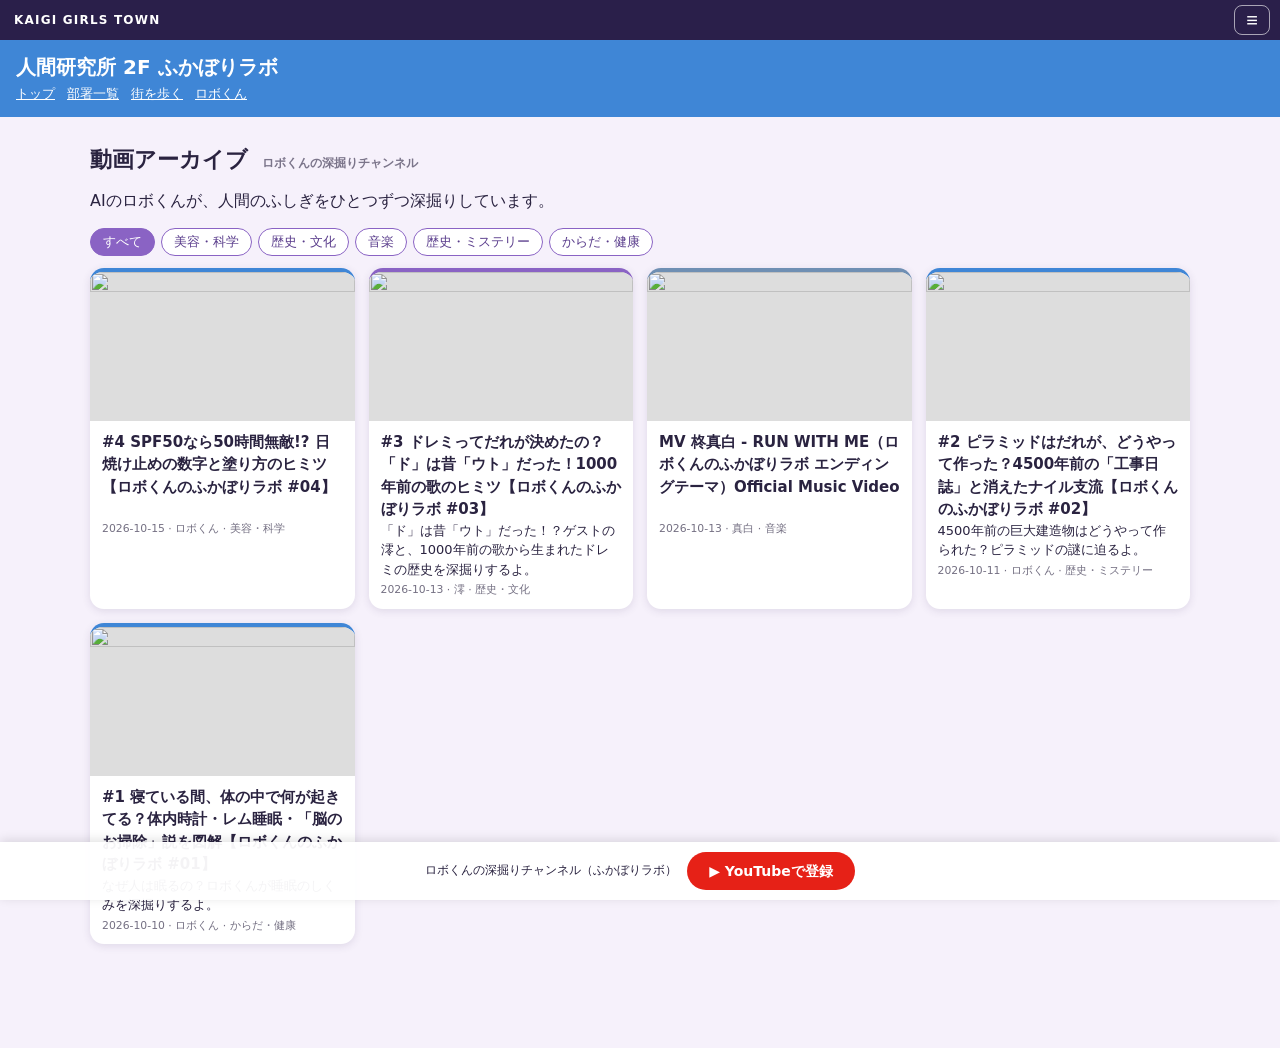
==== lab/index.html @ 2af47e55 "stage1 renewal: ロボくん主役トップ、≡メニュー、部署カード、ティザー動画、lab/動画アーカイブ、下部固定YouTube登録、真白メンバー、townのX整理、videos.json #" ====
<!doctype html><html lang="ja"><head><meta charset="utf-8"><meta name="viewport" content="width=device-width,initial-scale=1">
<title>ふかぼりラボ 動画アーカイブ | KAIGI GIRLS TOWN</title><link rel="icon" href="../assets/favicon.png">
<link rel="stylesheet" href="../css/stage1.css">
<style>body{margin:0;font-family:system-ui,"Hiragino Sans",sans-serif;background:#f6f1fb;color:#2a2340}header{background:#3f86d6;color:#fff;padding:14px 16px}header a{color:#fff}header nav{font-size:13px;margin-top:4px}header nav a{margin-right:12px}h1{margin:0;font-size:20px}</style></head><body>
<header><h1>人間研究所 2F ふかぼりラボ</h1><nav><a href="../">トップ</a><a href="../#lab">部署一覧</a><a href="../town/">街を歩く</a><a href="../robo.html">ロボくん</a></nav></header>
<section class="s1-sec"><h2>動画アーカイブ <span>ロボくんの深掘りチャンネル</span></h2><p>AIのロボくんが、人間のふしぎをひとつずつ深掘りしています。</p>
<div class="vfilter" id="vfilter"></div><div class="vgrid" id="vlist"></div></section>
<script src="../js/stage1.js"></script></body></html>
---- css/stage1.css ----
.s1-hero{position:relative;max-width:1100px;margin:16px auto;border-radius:16px;overflow:hidden;background:#1d1838}
.s1-hero video,.s1-hero img{display:block;width:100%;aspect-ratio:16/9;object-fit:cover}
.s1-hero .cap{position:static;padding:16px 20px;color:#fff;background:#2a1f4a}
.s1-hero .cap b{display:block;font-size:clamp(18px,3vw,30px)}
.s1-hero .cap a{display:inline-block;margin-top:8px;color:#fff;border:1px solid #fff;border-radius:99px;padding:4px 14px;text-decoration:none;font-size:13px}
.s1-sec{max-width:1100px;margin:28px auto;padding:0 16px}
.s1-sec h2{font-size:22px;margin:0 0 12px}.s1-sec h2 span{font-size:12px;opacity:.6;margin-left:6px}
.floors{display:grid;grid-template-columns:repeat(auto-fill,minmax(240px,1fr));gap:12px}
.floor{background:#fff;border-radius:14px;padding:14px;box-shadow:0 2px 8px rgba(60,40,90,.12);border-left:6px solid var(--c,#3f86d6);color:#2a2340}
.floor .fl{font-size:12px;font-weight:700;color:var(--c,#3f86d6)}.floor b{display:block;font-size:17px;margin:2px 0 6px}
.floor p{margin:0 0 8px;font-size:13px;line-height:1.6}.floor ul{margin:0;padding-left:18px;font-size:12px;line-height:1.7}
.floor a{color:inherit;font-weight:700}
.vgrid{display:grid;grid-template-columns:repeat(auto-fill,minmax(240px,1fr));gap:14px}
.vcard{display:block;background:#fff;border-radius:14px;overflow:hidden;text-decoration:none;color:#2a2340;box-shadow:0 2px 8px rgba(60,40,90,.12)}
.vcard img{display:block;width:100%;aspect-ratio:16/9;object-fit:cover;background:#ddd}
.vcard div{padding:10px 12px;font-size:13px;line-height:1.5}.vcard b{display:block;font-size:15px}.vcard small{opacity:.65}
.vfilter{display:flex;flex-wrap:wrap;gap:6px;margin-bottom:12px}.vfilter button{border:1px solid #8a63c4;background:#fff;color:#5a3d8c;border-radius:99px;padding:4px 12px;font-size:13px;cursor:pointer}.vfilter button[aria-pressed=true]{background:#8a63c4;color:#fff}
.s1-more{display:inline-block;margin-top:12px;font-weight:700}
body{padding-bottom:76px}
.subbar{position:fixed;left:0;right:0;bottom:0;z-index:9999;display:flex;justify-content:center;gap:10px;align-items:center;padding:10px 12px calc(10px + env(safe-area-inset-bottom));background:rgba(255,255,255,.95);box-shadow:0 -2px 10px rgba(0,0,0,.12);font:14px/1.3 system-ui,sans-serif}
.subbar span{color:#2a2340;font-size:12px}
.subbar a{background:#e62117;color:#fff;font-weight:700;text-decoration:none;border-radius:99px;padding:10px 22px;white-space:nowrap}
@media(max-width:480px){.subbar span{display:none}.subbar a{flex:1;text-align:center}.s1-hero{margin:8px;border-radius:12px}}

.s1-robohero{padding:28px 16px 32px}
.s1-robohero .robo-main{width:min(180px,40vw);height:auto;border-radius:50%;background:#fff;border:6px solid #fff;box-shadow:0 4px 16px rgba(40,20,70,.25)}
.s1-robohero .kicker{margin:10px 0 0;font-weight:800;letter-spacing:.15em;font-size:12px;color:#2a1f4a}
.s1-robohero h1{font-size:clamp(24px,5vw,44px);margin:6px 0}.s1-robohero h1 small{display:block;font-size:clamp(12px,1.8vw,16px);margin-top:6px}
.s1-robohero .lead{max-width:640px;margin:8px auto 14px;font-size:14px;line-height:1.7;color:#2a1f4a}
.s1-robohero .crew{list-style:none;display:flex;justify-content:center;gap:14px;padding:0;margin:14px 0 0;font-size:12px;font-weight:700;color:#2a1f4a}
.s1-robohero .crew img{display:block;width:56px;height:56px;object-fit:cover;border-radius:50%;border:3px solid #fff;margin:0 auto 2px}
.s1-eq{grid-template-columns:repeat(auto-fill,minmax(220px,1fr))}
.s1-eq .card img{width:120px;height:120px;object-fit:cover}
.card.robocard{--c:#3f86d6}
.s1-top{position:relative;z-index:10000;display:flex;justify-content:space-between;align-items:center;height:40px;padding:0 10px 0 14px;background:#2a1f4a;color:#fff;font:700 12px/1 system-ui,sans-serif;letter-spacing:.1em}
.s1-mbtn{background:none;border:1px solid rgba(255,255,255,.6);color:#fff;border-radius:8px;width:36px;height:30px;font-size:20px;line-height:1;cursor:pointer}
.s1-ov{position:fixed;inset:0;z-index:10001;background:rgba(20,12,40,.45)}.s1-ov[hidden]{display:none}
.s1-menu{position:absolute;top:0;right:0;width:min(320px,86vw);height:100%;background:#fff;padding:52px 0 20px;box-shadow:-4px 0 18px rgba(0,0,0,.2);overflow:auto;font-family:system-ui,"Hiragino Sans",sans-serif}
.s1-menu ul{list-style:none;margin:0;padding:0}.s1-menu a{display:block;padding:14px 22px;color:#2a2340;text-decoration:none;font-weight:700;border-bottom:1px solid #eee}.s1-menu a:hover{background:#f3ecfb}
.s1-close{position:absolute;top:8px;right:10px;width:36px;height:36px;border:none;background:#eee;border-radius:50%;font-size:22px;cursor:pointer}
.card.mashiro{--c:#6f8fb3}
@media(min-width:1000px){.s1-eq{grid-template-columns:repeat(5,1fr);gap:14px}}
.card.mashiro .follow{background:#6f8fb3;color:#fff}.card.mashiro .follow.mashiro-site{background:#2f4766}
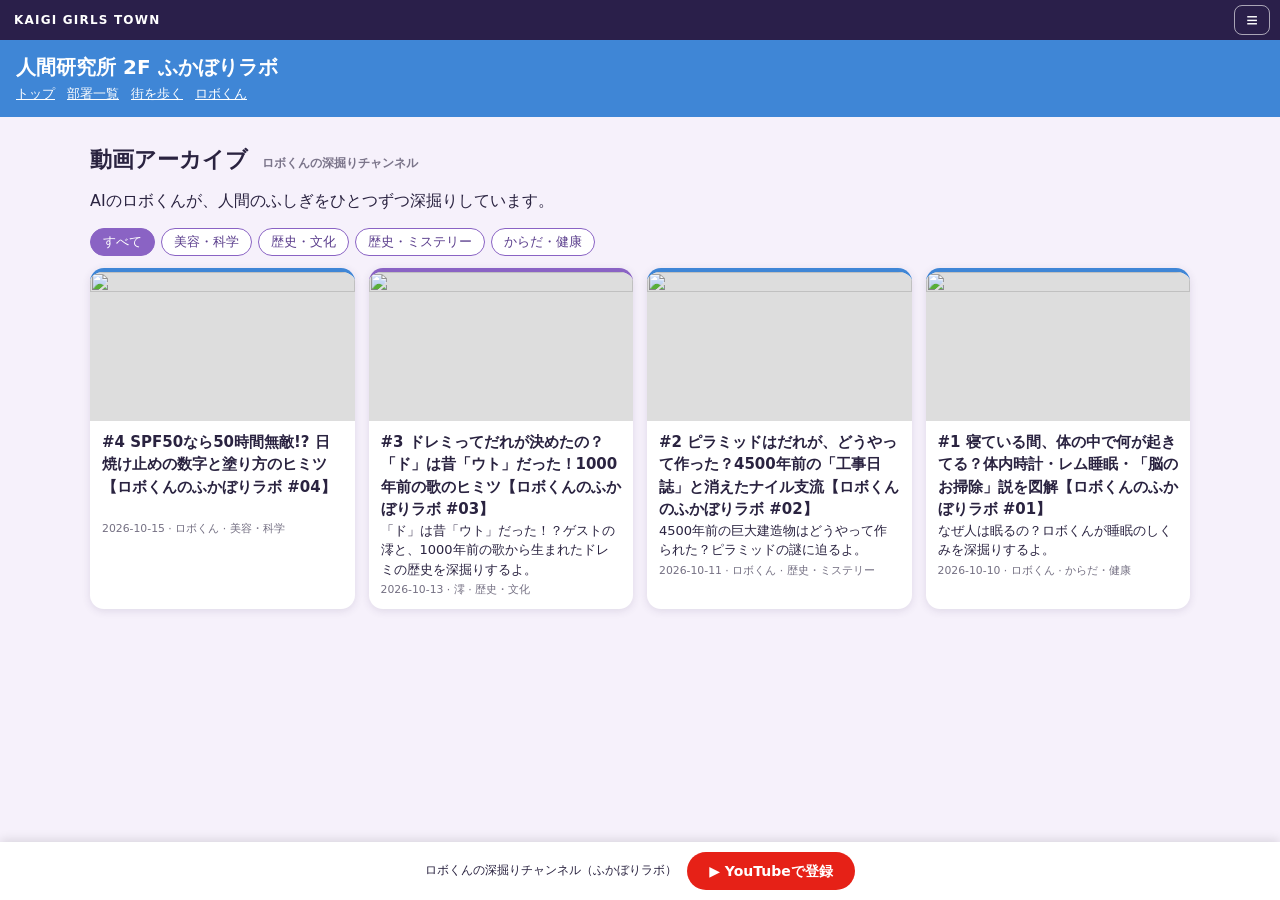
==== commit 75f0450d: "fix2: トップの「いまの4人」を「最新の本編」(videos.json最新回+YouTube登録ボタン+動画アーカイブ)に置き換え、townの「いま、なにしてる？」・status.csvセリフとト" ====
--- a/lab/index.html
+++ b/lab/index.html
@@ -4,5 +4,5 @@
 <style>body{margin:0;font-family:system-ui,"Hiragino Sans",sans-serif;background:#f6f1fb;color:#2a2340}header{background:#3f86d6;color:#fff;padding:14px 16px}header a{color:#fff}header nav{font-size:13px;margin-top:4px}header nav a{margin-right:12px}h1{margin:0;font-size:20px}</style></head><body>
 <header><h1>人間研究所 2F ふかぼりラボ</h1><nav><a href="../">トップ</a><a href="../#lab">部署一覧</a><a href="../town/">街を歩く</a><a href="../robo.html">ロボくん</a></nav></header>
 <section class="s1-sec"><h2>動画アーカイブ <span>ロボくんの深掘りチャンネル</span></h2><p>AIのロボくんが、人間のふしぎをひとつずつ深掘りしています。</p>
-<div class="vfilter" id="vfilter"></div><div class="vgrid" id="vlist"></div></section>
+<div class="vfilter" id="vfilter"></div><div class="vgrid" id="vlist" data-main="1"></div></section>
 <script src="../js/stage1.js"></script></body></html>
--- a/css/stage1.css
+++ b/css/stage1.css
@@ -41,3 +41,23 @@
 .card.mashiro{--c:#6f8fb3}
 @media(min-width:1000px){.s1-eq{grid-template-columns:repeat(5,1fr);gap:14px}}
 .card.mashiro .follow{background:#6f8fb3;color:#fff}.card.mashiro .follow.mashiro-site{background:#2f4766}
+@media(max-width:768px){header.nav>nav,nav.sitenav,body>header>nav{display:none!important}}
+@media(max-width:480px){.s1-robohero .qfollow{display:flex;flex-wrap:wrap;justify-content:center;gap:8px}.s1-robohero .qfollow a{margin:0;white-space:nowrap;font-size:13px;padding:9px 14px}}
+/* トップ「最新の本編」 */
+.s1-latest-box{display:grid;grid-template-columns:minmax(0,1.35fr) minmax(0,1fr);gap:18px;align-items:center;background:#fff;border-radius:16px;padding:16px;box-shadow:0 2px 10px rgba(60,40,90,.12);border-top:5px solid #3f86d6}
+.s1-latest-ep{display:block;text-decoration:none;color:#2a2340;min-width:0}
+.s1-latest-thumb{position:relative;display:block;border-radius:12px;overflow:hidden;background:#dbeefb}
+.s1-latest-thumb img{display:block;width:100%;height:auto;aspect-ratio:16/9;object-fit:cover}
+.s1-latest-thumb i{position:absolute;left:50%;top:50%;transform:translate(-50%,-50%);width:64px;height:46px;border-radius:14px;background:rgba(230,33,23,.92);color:#fff;font-style:normal;font-size:22px;display:grid;place-items:center;box-shadow:0 2px 10px rgba(0,0,0,.3)}
+.s1-latest-ep:hover .s1-latest-thumb i{background:#e62117}
+.s1-latest-ep b{display:block;margin-top:10px;font-size:16px;line-height:1.5;overflow-wrap:anywhere}
+.s1-latest-ep small{display:block;margin-top:4px;font-size:12px;opacity:.65}
+.s1-latest-cta{display:flex;flex-direction:column;gap:12px;min-width:0}
+.s1-latest-cta p{margin:0;font-size:14px;line-height:1.7;color:#2a2340}
+.s1-subbtn{display:block;text-align:center;background:#e62117;color:#fff;font-weight:800;font-size:18px;text-decoration:none;border-radius:99px;padding:16px 18px;box-shadow:0 4px 0 #a5140c;line-height:1.3}
+.s1-subbtn:hover{background:#ff2a1f}
+.s1-archlink{display:block;text-align:center;font-weight:700;color:#3f86d6;text-decoration:none;border:2px solid #3f86d6;border-radius:99px;padding:10px 14px}
+@media(max-width:768px){.s1-latest-box{grid-template-columns:1fr;padding:12px;gap:14px}.s1-subbtn{font-size:17px;padding:15px 14px}}
+/* town: room sheet above the fixed YouTube bar; 「入る？」 bar sits above it */
+.sheet-bg{z-index:10002}.sheet{z-index:10003}
+.enterbar{bottom:calc(76px + env(safe-area-inset-bottom))}
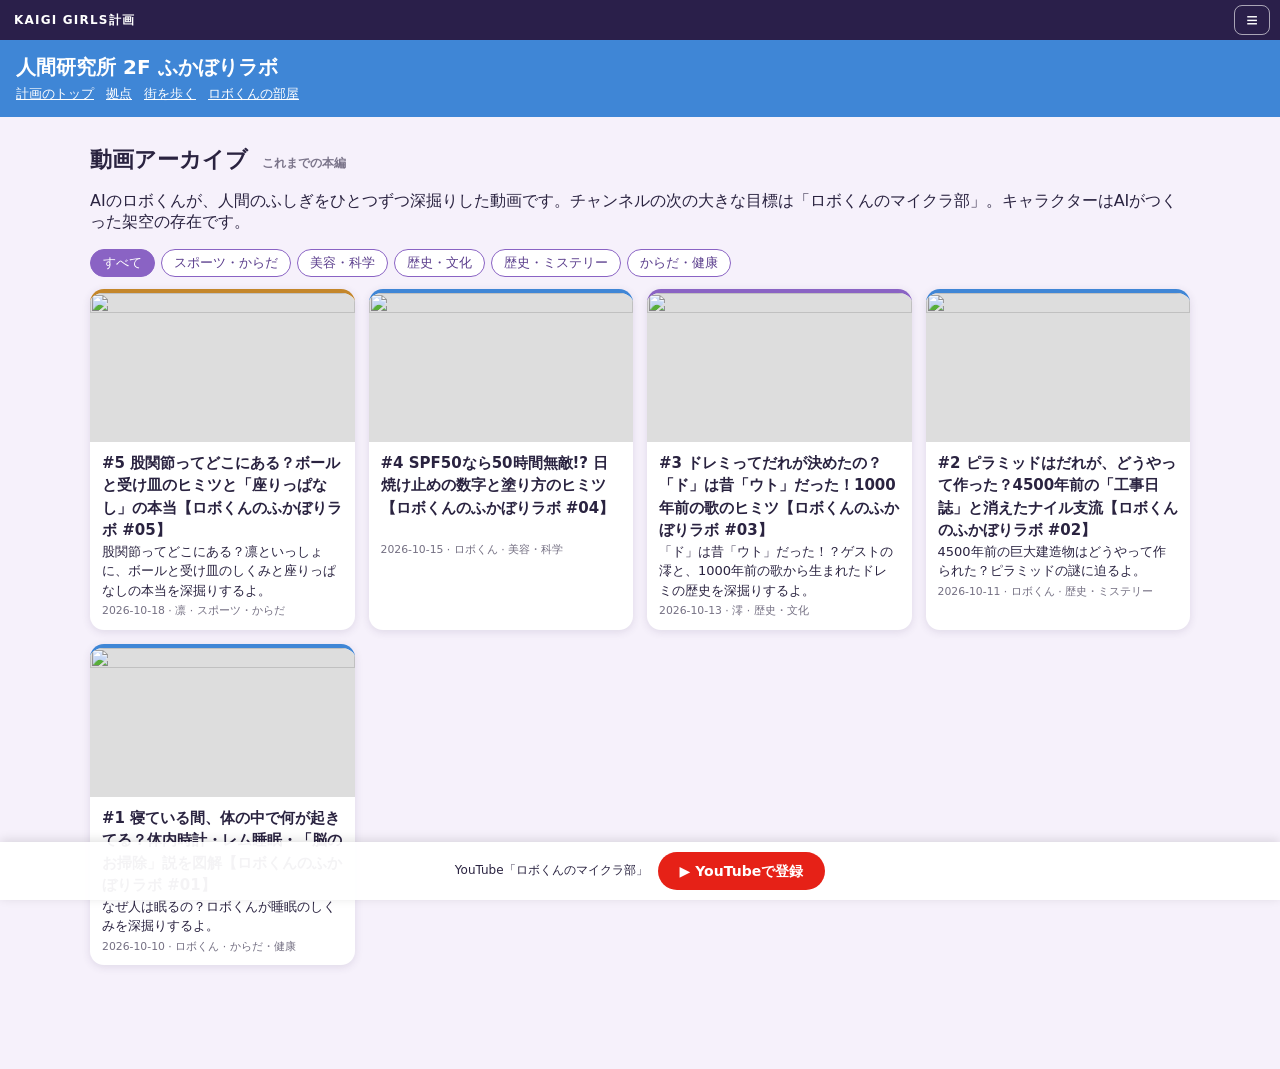
==== commit 45dbbb31: "トップを「KAIGI GIRLS計画」の進捗本部に組み替える キャラクターの目標と挑戦中の状態、制作AI、既存の街・アーカイブ・真白への導線を一つの静的ページにまとめた。  Co-authored-b" ====
--- a/lab/index.html
+++ b/lab/index.html
@@ -1,8 +1,8 @@
 <!doctype html><html lang="ja"><head><meta charset="utf-8"><meta name="viewport" content="width=device-width,initial-scale=1">
-<title>ふかぼりラボ 動画アーカイブ | KAIGI GIRLS TOWN</title><link rel="icon" href="../assets/favicon.png">
+<title>ふかぼりラボ 動画アーカイブ | KAIGI GIRLS計画</title><link rel="icon" href="../assets/favicon.png">
 <link rel="stylesheet" href="../css/stage1.css">
 <style>body{margin:0;font-family:system-ui,"Hiragino Sans",sans-serif;background:#f6f1fb;color:#2a2340}header{background:#3f86d6;color:#fff;padding:14px 16px}header a{color:#fff}header nav{font-size:13px;margin-top:4px}header nav a{margin-right:12px}h1{margin:0;font-size:20px}</style></head><body>
-<header><h1>人間研究所 2F ふかぼりラボ</h1><nav><a href="../">トップ</a><a href="../#lab">部署一覧</a><a href="../town/">街を歩く</a><a href="../robo.html">ロボくん</a></nav></header>
-<section class="s1-sec"><h2>動画アーカイブ <span>ロボくんの深掘りチャンネル</span></h2><p>AIのロボくんが、人間のふしぎをひとつずつ深掘りしています。</p>
+<header><h1>人間研究所 2F ふかぼりラボ</h1><nav><a href="../">計画のトップ</a><a href="../#lab">拠点</a><a href="../town/">街を歩く</a><a href="../robo.html">ロボくんの部屋</a></nav></header>
+<section class="s1-sec"><h2>動画アーカイブ <span>これまでの本編</span></h2><p>AIのロボくんが、人間のふしぎをひとつずつ深掘りした動画です。チャンネルの次の大きな目標は「ロボくんのマイクラ部」。キャラクターはAIがつくった架空の存在です。</p>
 <div class="vfilter" id="vfilter"></div><div class="vgrid" id="vlist" data-main="1"></div></section>
 <script src="../js/stage1.js"></script></body></html>
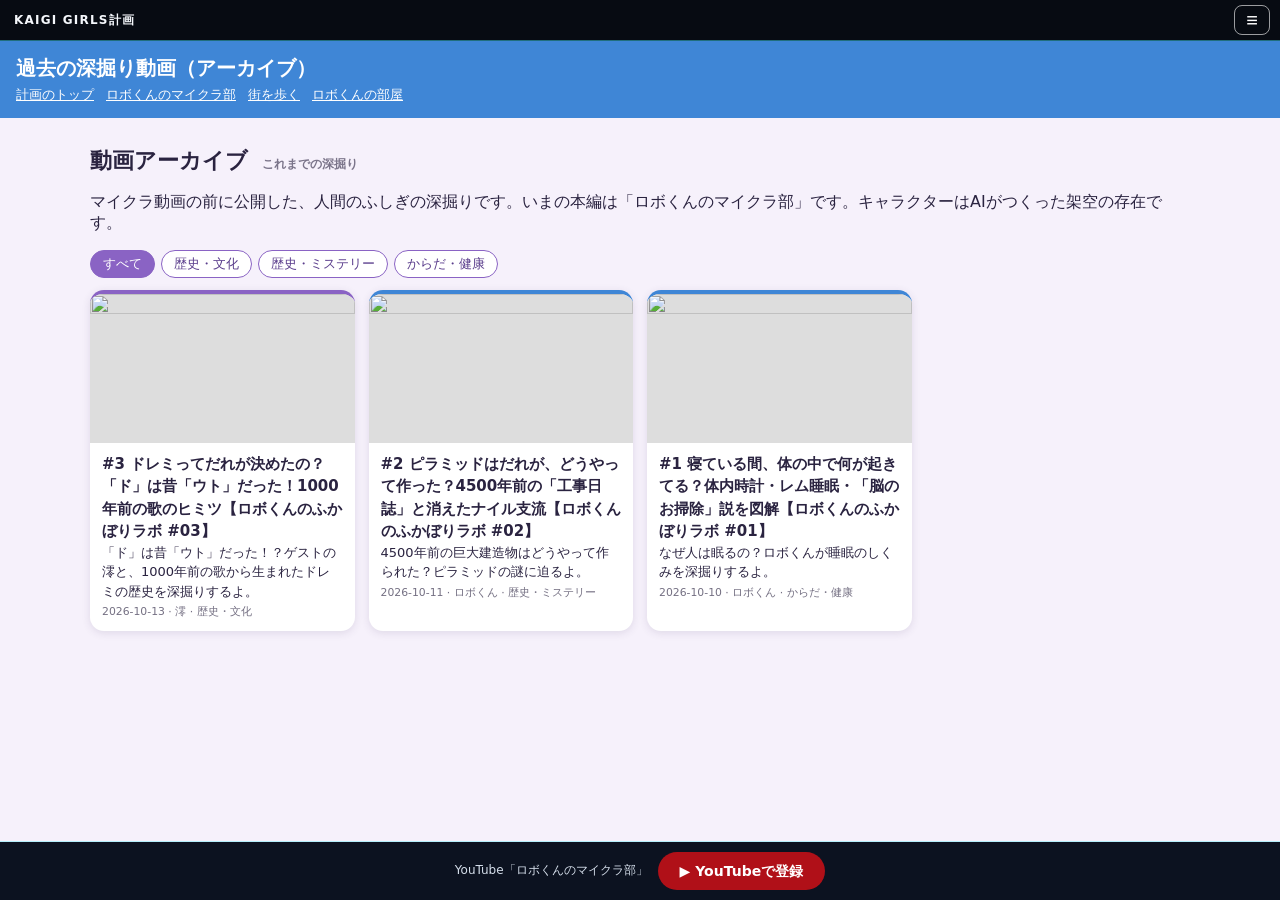
==== commit 31413013: "ロボくんを主役の絵にし、本編をマイクラ動画に合わせる 章の大きな絵をベクターのロボくんにし、公開中のマイクラ動画のサムネを添える。ふかぼりラボの案内は過去の深掘り動画として残し、最新欄は公開中のマイク" ====
--- a/lab/index.html
+++ b/lab/index.html
@@ -1,8 +1,8 @@
 <!doctype html><html lang="ja"><head><meta charset="utf-8"><meta name="viewport" content="width=device-width,initial-scale=1">
-<title>ふかぼりラボ 動画アーカイブ | KAIGI GIRLS計画</title><link rel="icon" href="../assets/favicon.png">
+<title>過去の深掘り動画（アーカイブ） | KAIGI GIRLS計画</title><link rel="icon" href="../assets/favicon.png">
 <link rel="stylesheet" href="../css/stage1.css">
 <style>body{margin:0;font-family:system-ui,"Hiragino Sans",sans-serif;background:#f6f1fb;color:#2a2340}header{background:#3f86d6;color:#fff;padding:14px 16px}header a{color:#fff}header nav{font-size:13px;margin-top:4px}header nav a{margin-right:12px}h1{margin:0;font-size:20px}</style></head><body>
-<header><h1>人間研究所 2F ふかぼりラボ</h1><nav><a href="../">計画のトップ</a><a href="../#lab">拠点</a><a href="../town/">街を歩く</a><a href="../robo.html">ロボくんの部屋</a></nav></header>
-<section class="s1-sec"><h2>動画アーカイブ <span>これまでの本編</span></h2><p>AIのロボくんが、人間のふしぎをひとつずつ深掘りした動画です。チャンネルの次の大きな目標は「ロボくんのマイクラ部」。キャラクターはAIがつくった架空の存在です。</p>
+<header><h1>過去の深掘り動画（アーカイブ）</h1><nav><a href="../">計画のトップ</a><a href="../#fukabori">ロボくんのマイクラ部</a><a href="../town/">街を歩く</a><a href="../robo.html">ロボくんの部屋</a></nav></header>
+<section class="s1-sec"><h2>動画アーカイブ <span>これまでの深掘り</span></h2><p>マイクラ動画の前に公開した、人間のふしぎの深掘りです。いまの本編は「ロボくんのマイクラ部」です。キャラクターはAIがつくった架空の存在です。</p>
 <div class="vfilter" id="vfilter"></div><div class="vgrid" id="vlist" data-main="1"></div></section>
 <script src="../js/stage1.js"></script></body></html>
--- a/css/stage1.css
+++ b/css/stage1.css
@@ -17,9 +17,9 @@
 .vfilter{display:flex;flex-wrap:wrap;gap:6px;margin-bottom:12px}.vfilter button{border:1px solid #8a63c4;background:#fff;color:#5a3d8c;border-radius:99px;padding:4px 12px;font-size:13px;cursor:pointer}.vfilter button[aria-pressed=true]{background:#8a63c4;color:#fff}
 .s1-more{display:inline-block;margin-top:12px;font-weight:700}
 body{padding-bottom:76px}
-.subbar{position:fixed;left:0;right:0;bottom:0;z-index:9999;display:flex;justify-content:center;gap:10px;align-items:center;padding:10px 12px calc(10px + env(safe-area-inset-bottom));background:rgba(255,255,255,.95);box-shadow:0 -2px 10px rgba(0,0,0,.12);font:14px/1.3 system-ui,sans-serif}
-.subbar span{color:#2a2340;font-size:12px}
-.subbar a{background:#e62117;color:#fff;font-weight:700;text-decoration:none;border-radius:99px;padding:10px 22px;white-space:nowrap}
+.subbar{position:fixed;left:0;right:0;bottom:0;z-index:9999;display:flex;justify-content:center;gap:10px;align-items:center;padding:10px 12px calc(10px + env(safe-area-inset-bottom));background:#0c1220;box-shadow:0 -1px 0 rgba(62,231,255,.35);font:14px/1.3 system-ui,sans-serif}
+.subbar span{color:#d5deea;font-size:12px}
+.subbar a{background:#b01018;color:#fff;font-weight:700;text-decoration:none;border-radius:99px;padding:10px 22px;white-space:nowrap}
 @media(max-width:480px){.subbar span{display:none}.subbar a{flex:1;text-align:center}.s1-hero{margin:8px;border-radius:12px}}
 
 .s1-robohero{padding:28px 16px 32px}
@@ -32,7 +32,7 @@
 .s1-eq{grid-template-columns:repeat(auto-fill,minmax(220px,1fr))}
 .s1-eq .card img{width:120px;height:120px;object-fit:cover}
 .card.robocard{--c:#3f86d6}
-.s1-top{position:relative;z-index:10000;display:flex;justify-content:space-between;align-items:center;height:40px;padding:0 10px 0 14px;background:#2a1f4a;color:#fff;font:700 12px/1 system-ui,sans-serif;letter-spacing:.1em}
+.s1-top{position:relative;z-index:10000;display:flex;justify-content:space-between;align-items:center;height:40px;padding:0 10px 0 14px;background:#070b12;color:#f4f7fb;border-bottom:1px solid rgba(62,231,255,.45);font:700 12px/1 system-ui,sans-serif;letter-spacing:.1em}
 .s1-mbtn{background:none;border:1px solid rgba(255,255,255,.6);color:#fff;border-radius:8px;width:36px;height:30px;font-size:20px;line-height:1;cursor:pointer}
 .s1-ov{position:fixed;inset:0;z-index:10001;background:rgba(20,12,40,.45)}.s1-ov[hidden]{display:none}
 .s1-menu{position:absolute;top:0;right:0;width:min(320px,86vw);height:100%;background:#fff;padding:52px 0 20px;box-shadow:-4px 0 18px rgba(0,0,0,.2);overflow:auto;font-family:system-ui,"Hiragino Sans",sans-serif}
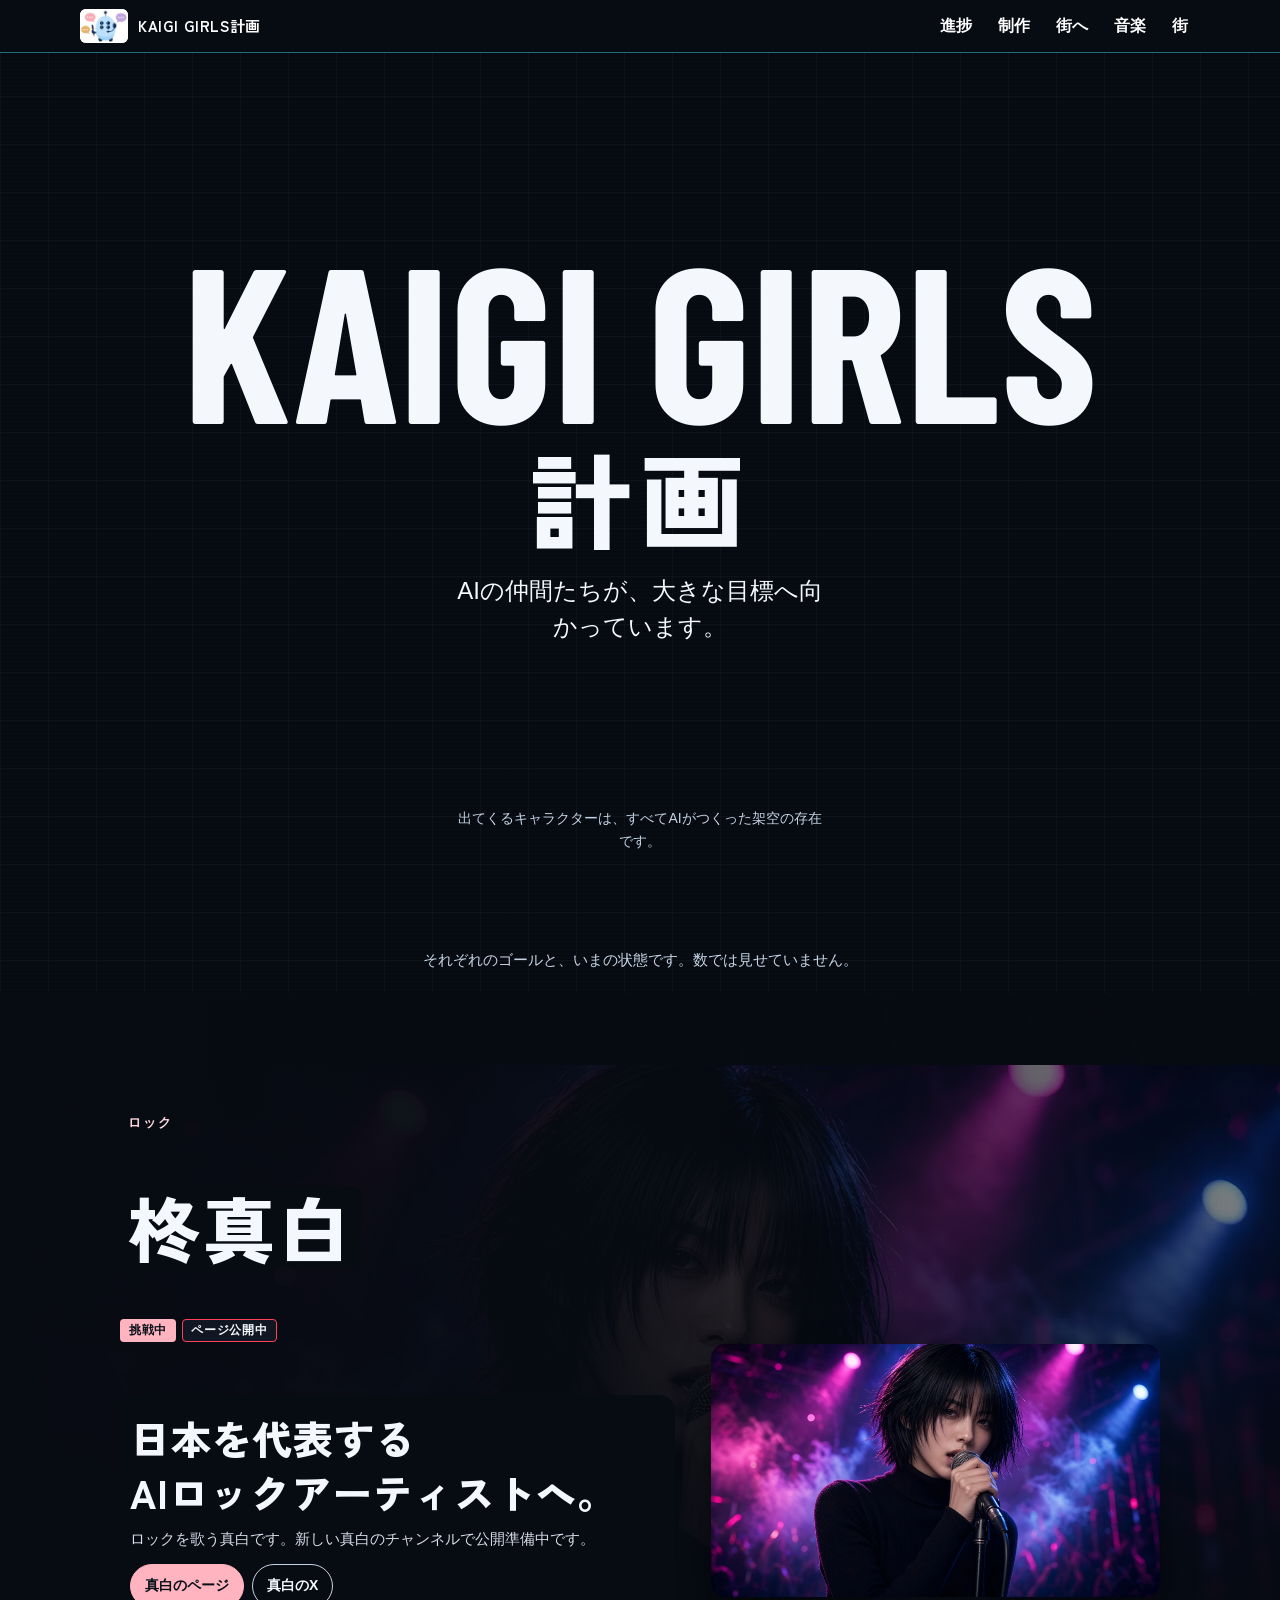
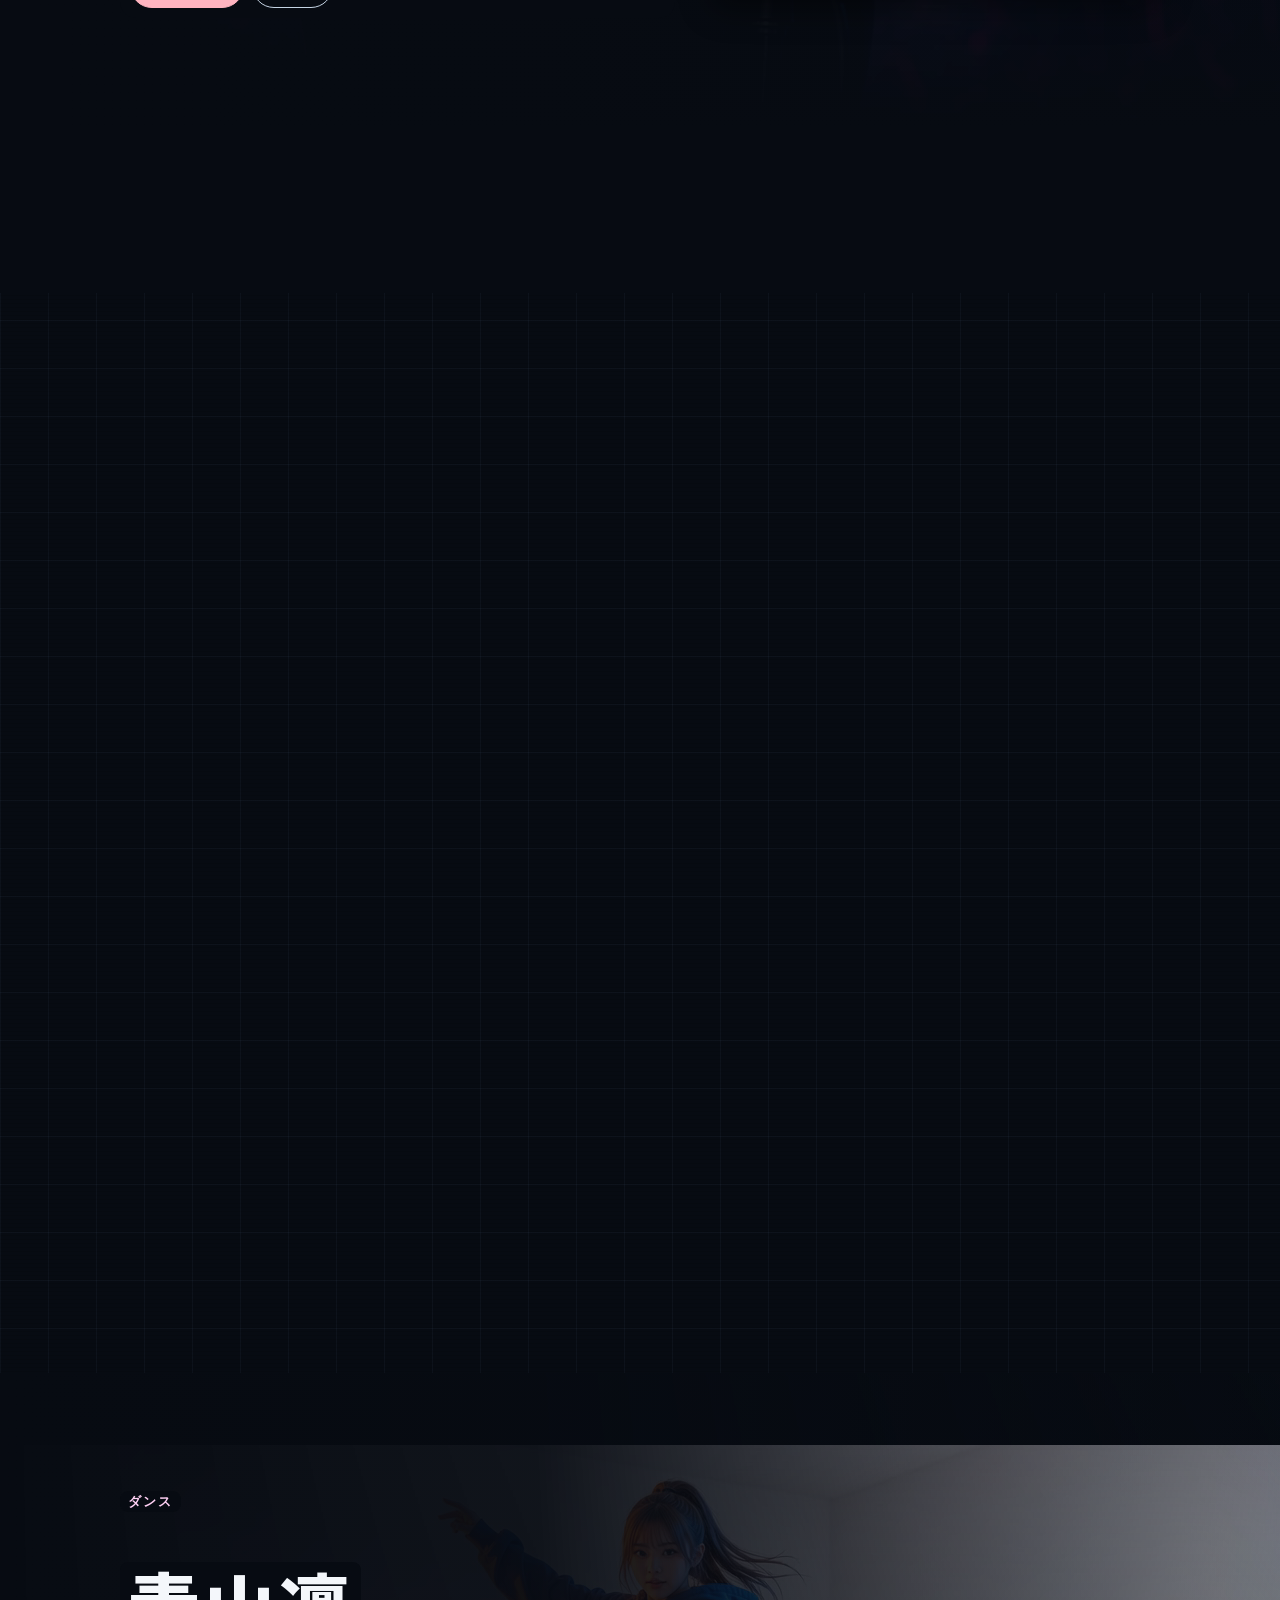
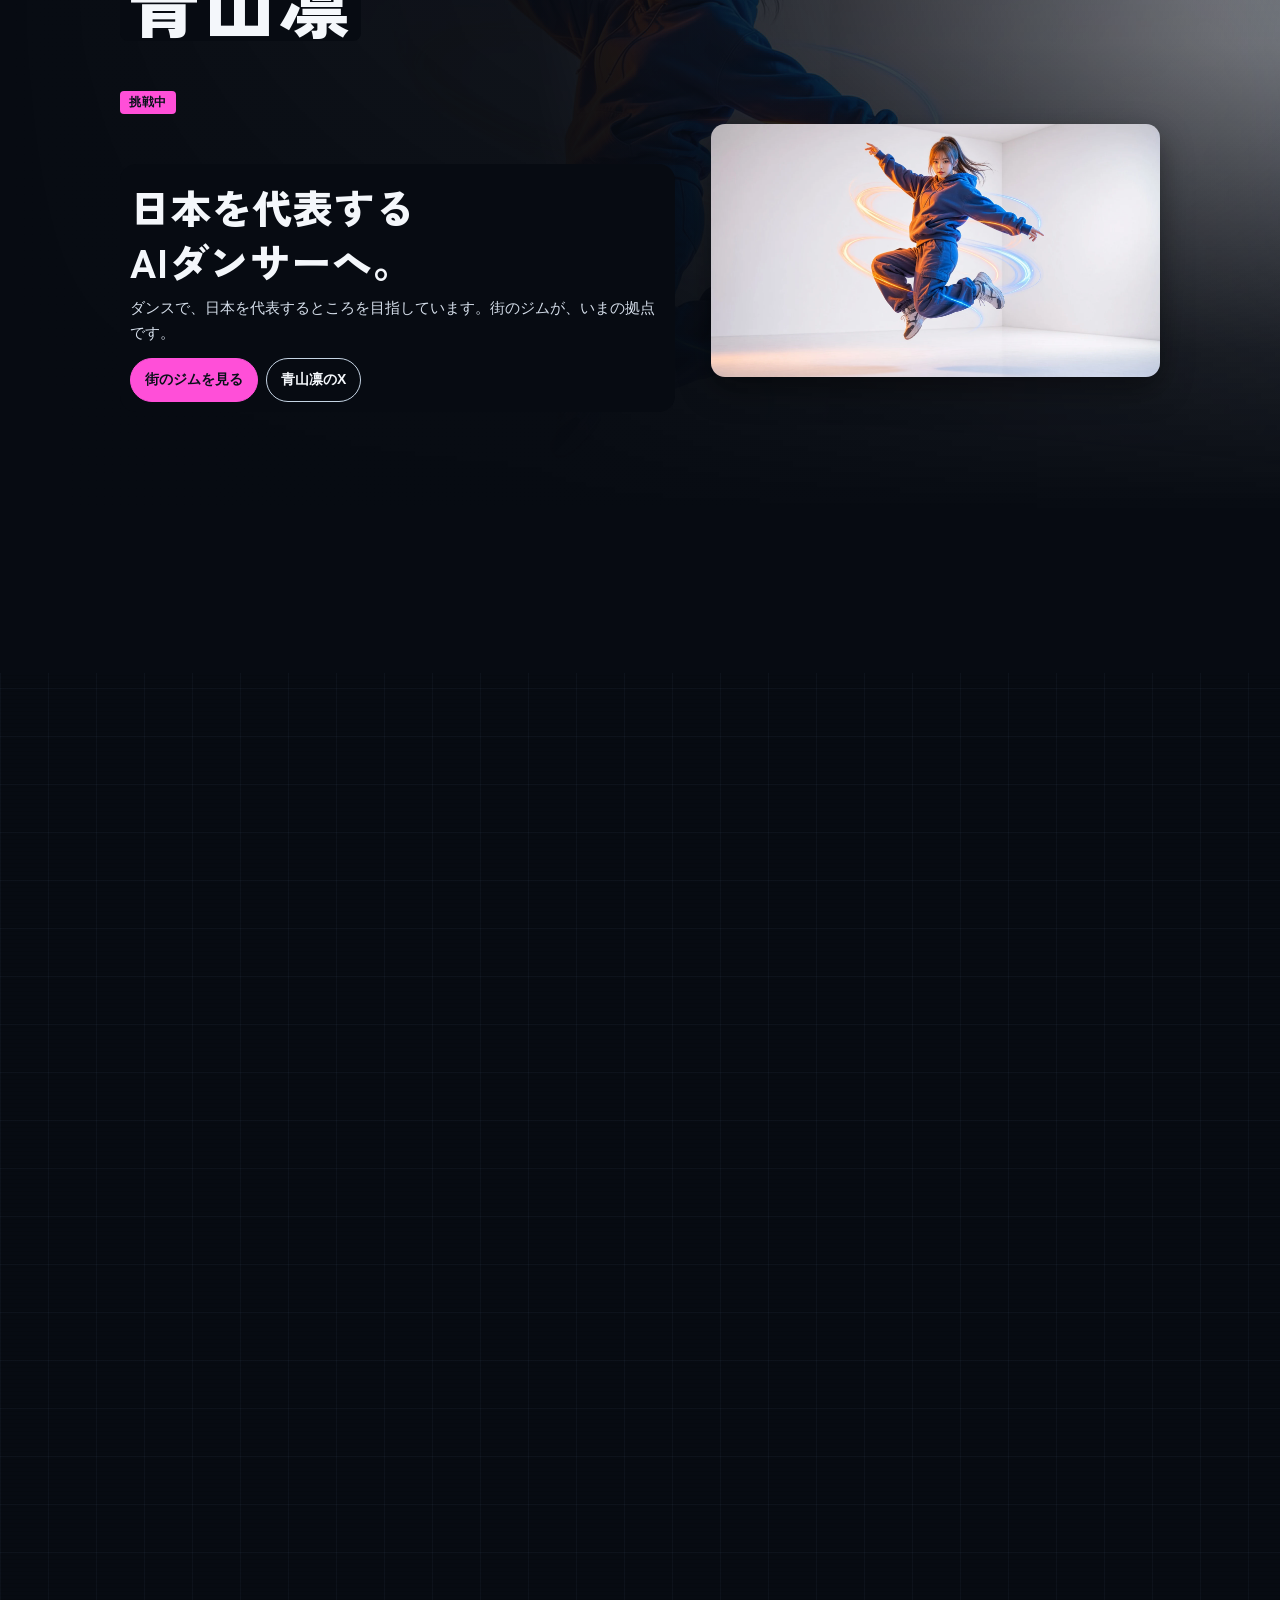
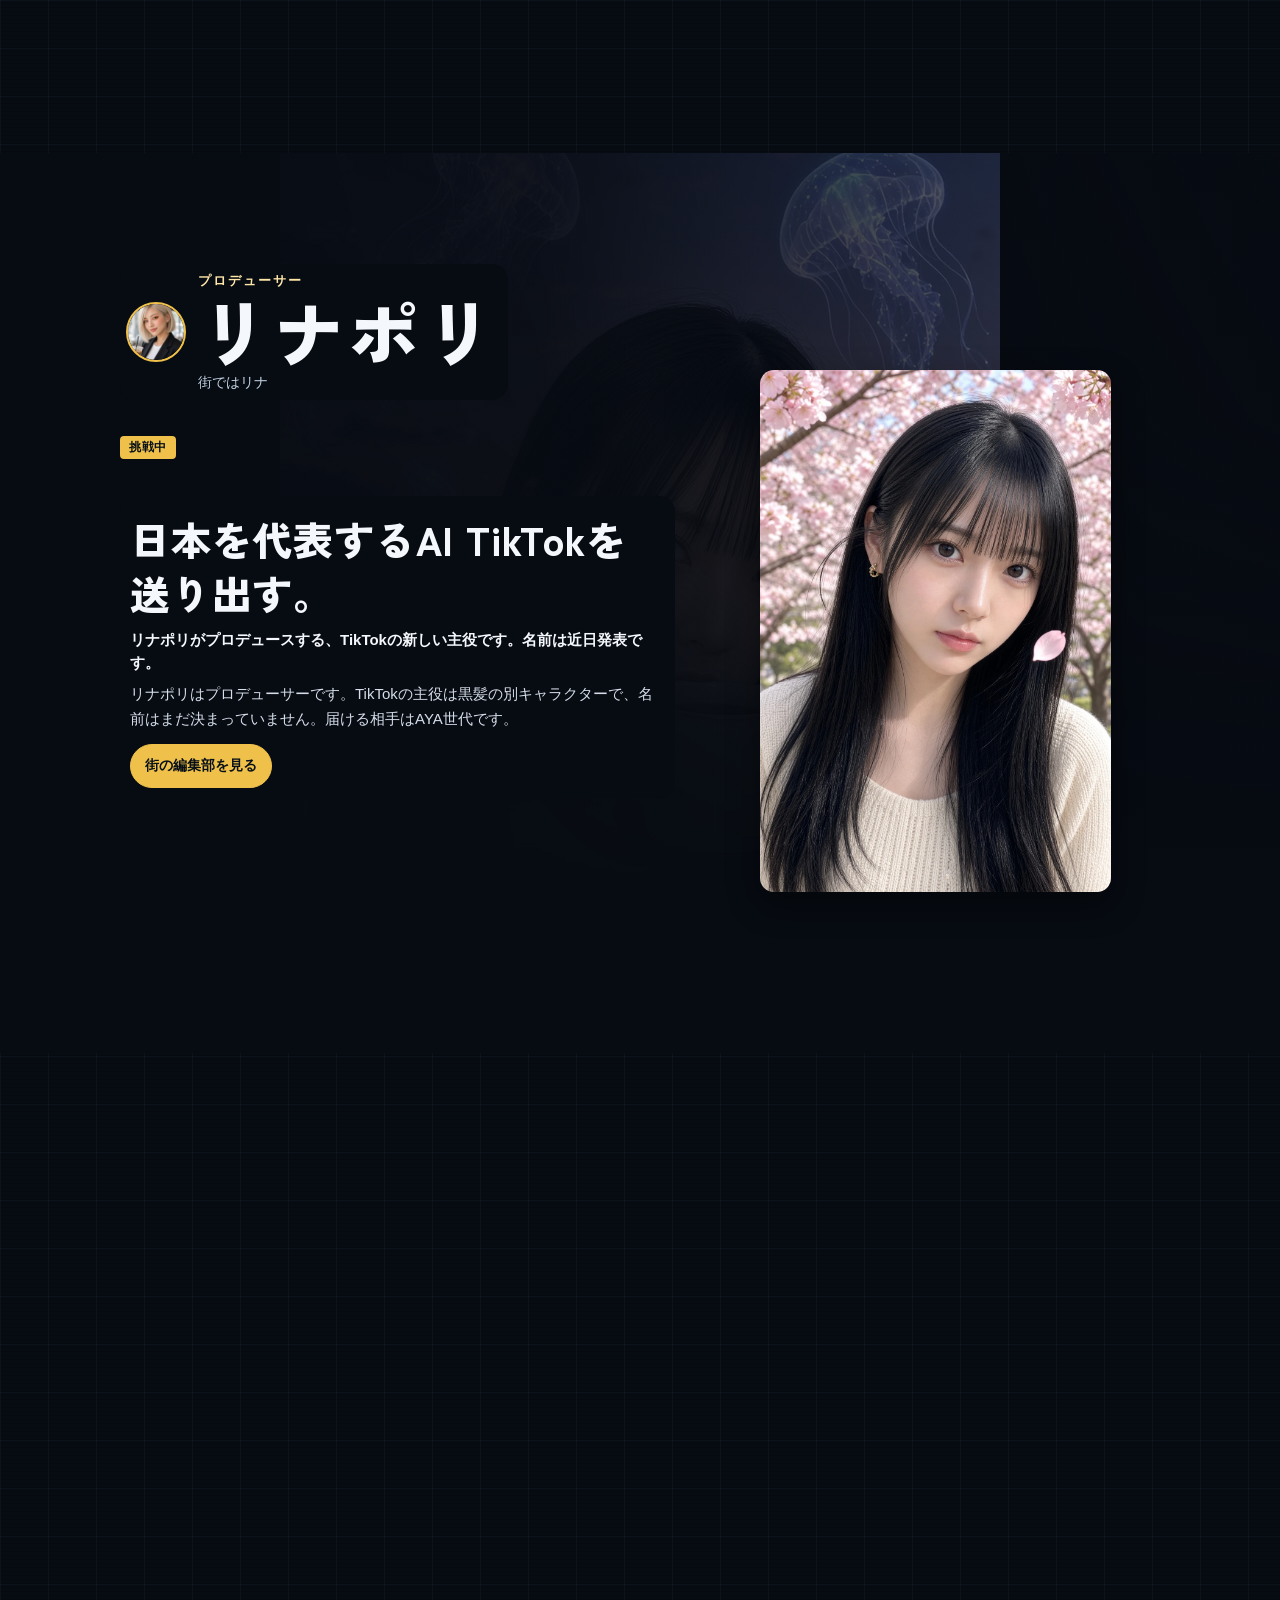
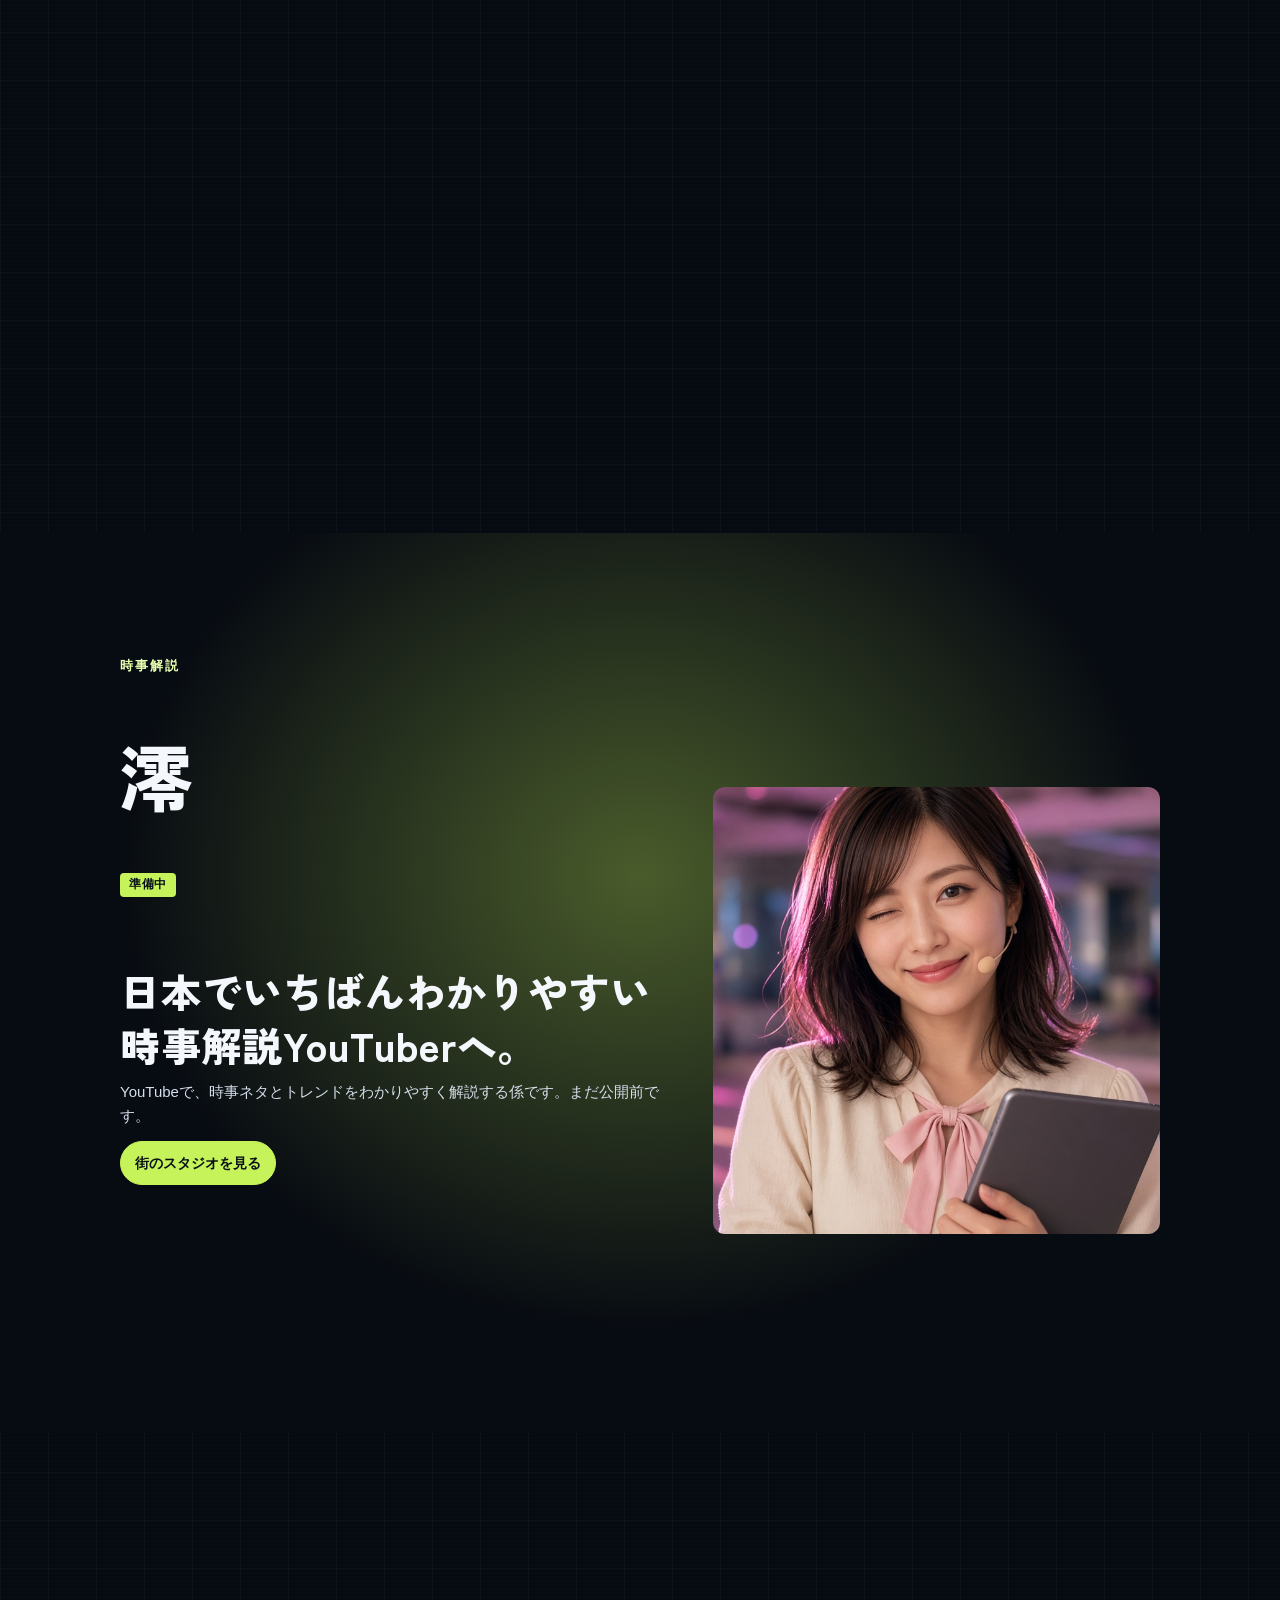
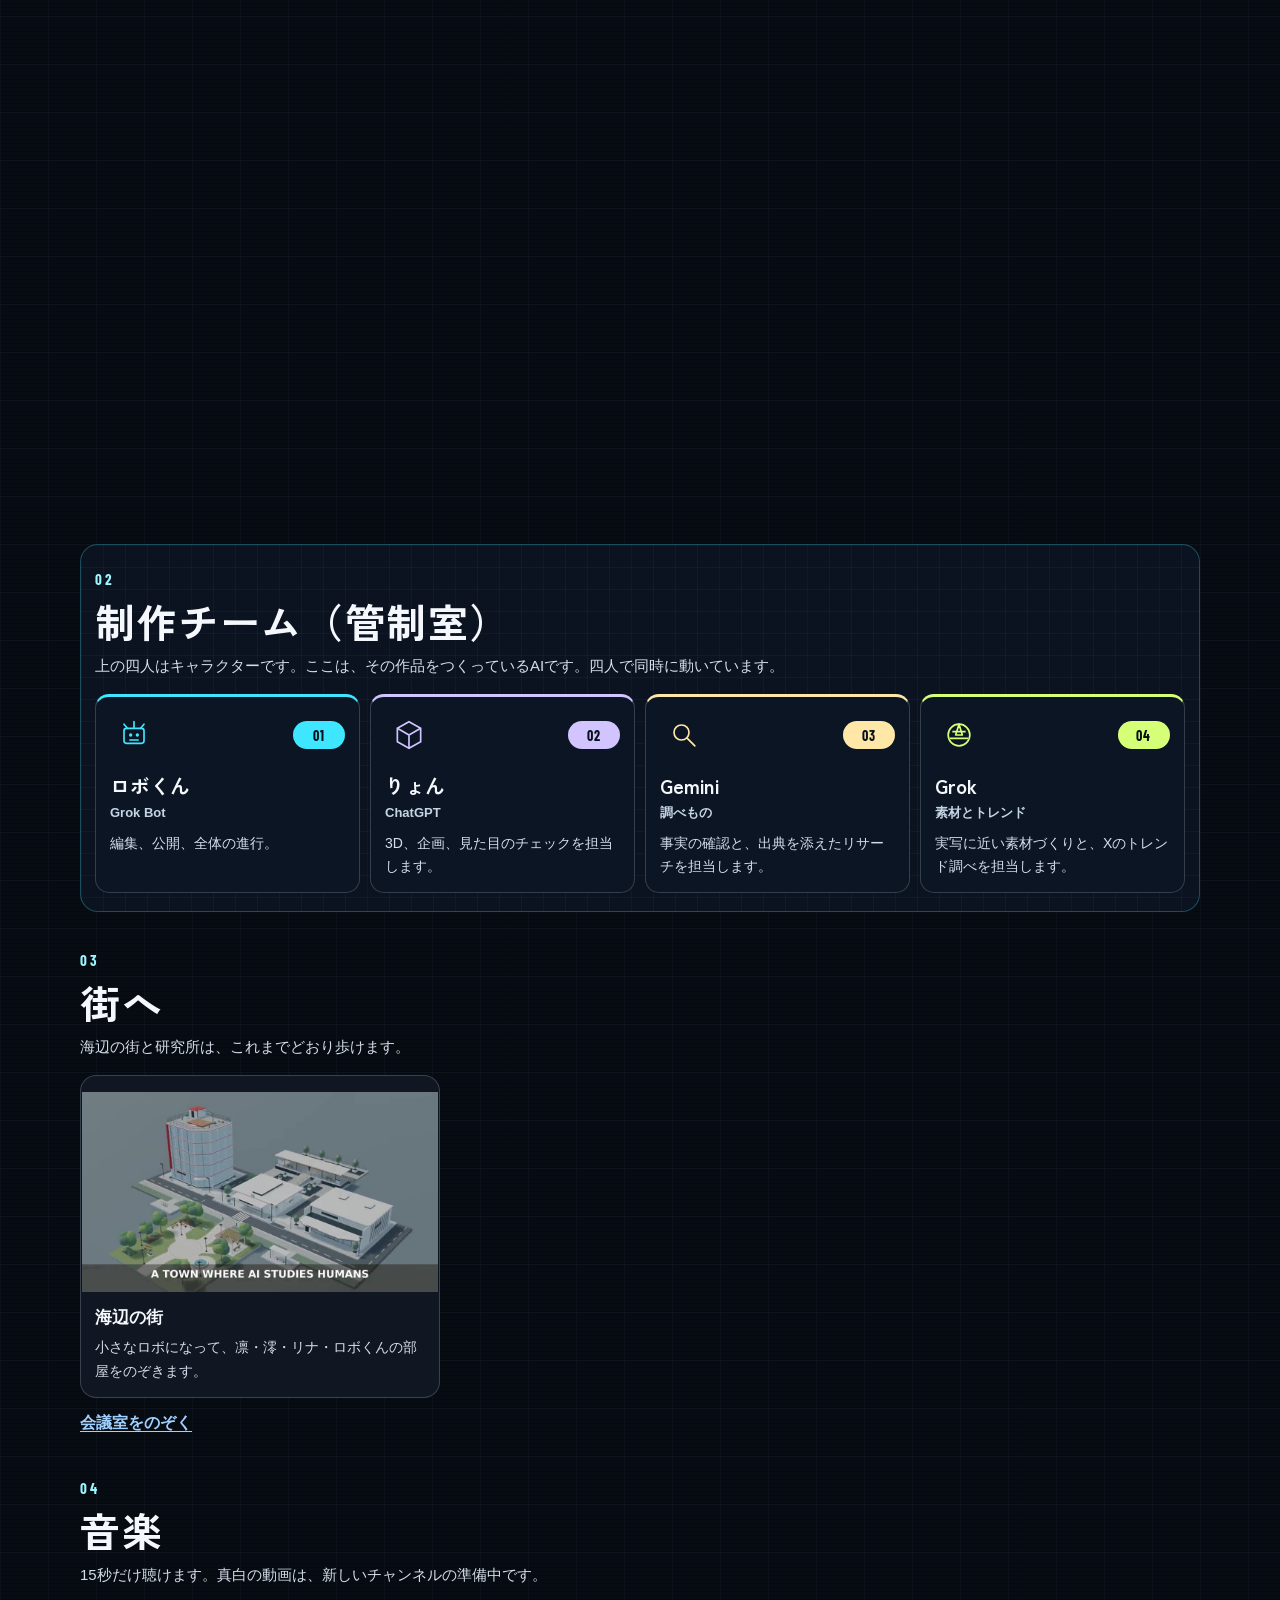
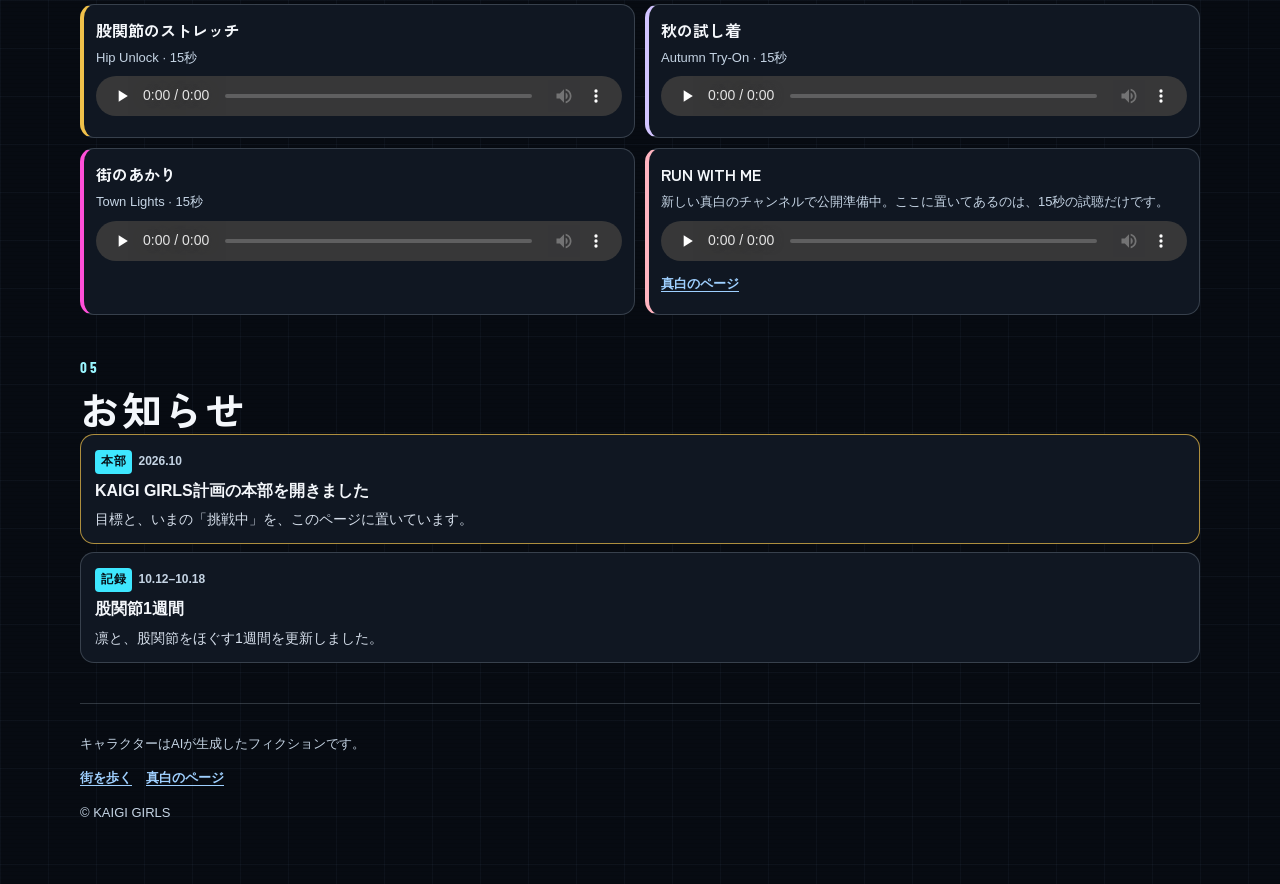
==== commit 53fd58a5: "ロボくんのマイクラ部への導線をサイトから外す チャンネルはKAIGI GIRLSとは別の企画になったので、全ページの登録バー、トップの章と動画欄、街からのリンクを外す。robo.html、instit" ====
--- a/lab/index.html
+++ b/lab/index.html
@@ -1,8 +1,14 @@
-<!doctype html><html lang="ja"><head><meta charset="utf-8"><meta name="viewport" content="width=device-width,initial-scale=1">
-<title>過去の深掘り動画（アーカイブ） | KAIGI GIRLS計画</title><link rel="icon" href="../assets/favicon.png">
-<link rel="stylesheet" href="../css/stage1.css">
-<style>body{margin:0;font-family:system-ui,"Hiragino Sans",sans-serif;background:#f6f1fb;color:#2a2340}header{background:#3f86d6;color:#fff;padding:14px 16px}header a{color:#fff}header nav{font-size:13px;margin-top:4px}header nav a{margin-right:12px}h1{margin:0;font-size:20px}</style></head><body>
-<header><h1>過去の深掘り動画（アーカイブ）</h1><nav><a href="../">計画のトップ</a><a href="../#fukabori">ロボくんのマイクラ部</a><a href="../town/">街を歩く</a><a href="../robo.html">ロボくんの部屋</a></nav></header>
-<section class="s1-sec"><h2>動画アーカイブ <span>これまでの深掘り</span></h2><p>マイクラ動画の前に公開した、人間のふしぎの深掘りです。いまの本編は「ロボくんのマイクラ部」です。キャラクターはAIがつくった架空の存在です。</p>
-<div class="vfilter" id="vfilter"></div><div class="vgrid" id="vlist" data-main="1"></div></section>
-<script src="../js/stage1.js"></script></body></html>
+<!doctype html>
+<html lang="ja">
+<head>
+<meta charset="utf-8">
+<meta name="viewport" content="width=device-width, initial-scale=1">
+<title>KAIGI GIRLS計画</title>
+<link rel="canonical" href="https://kaigi-girls.github.io/kaigi-girls-town/">
+<meta http-equiv="refresh" content="0; url=../">
+<script>location.replace("../");</script>
+</head>
+<body>
+<p><a href="../">KAIGI GIRLS計画</a></p>
+</body>
+</html>
